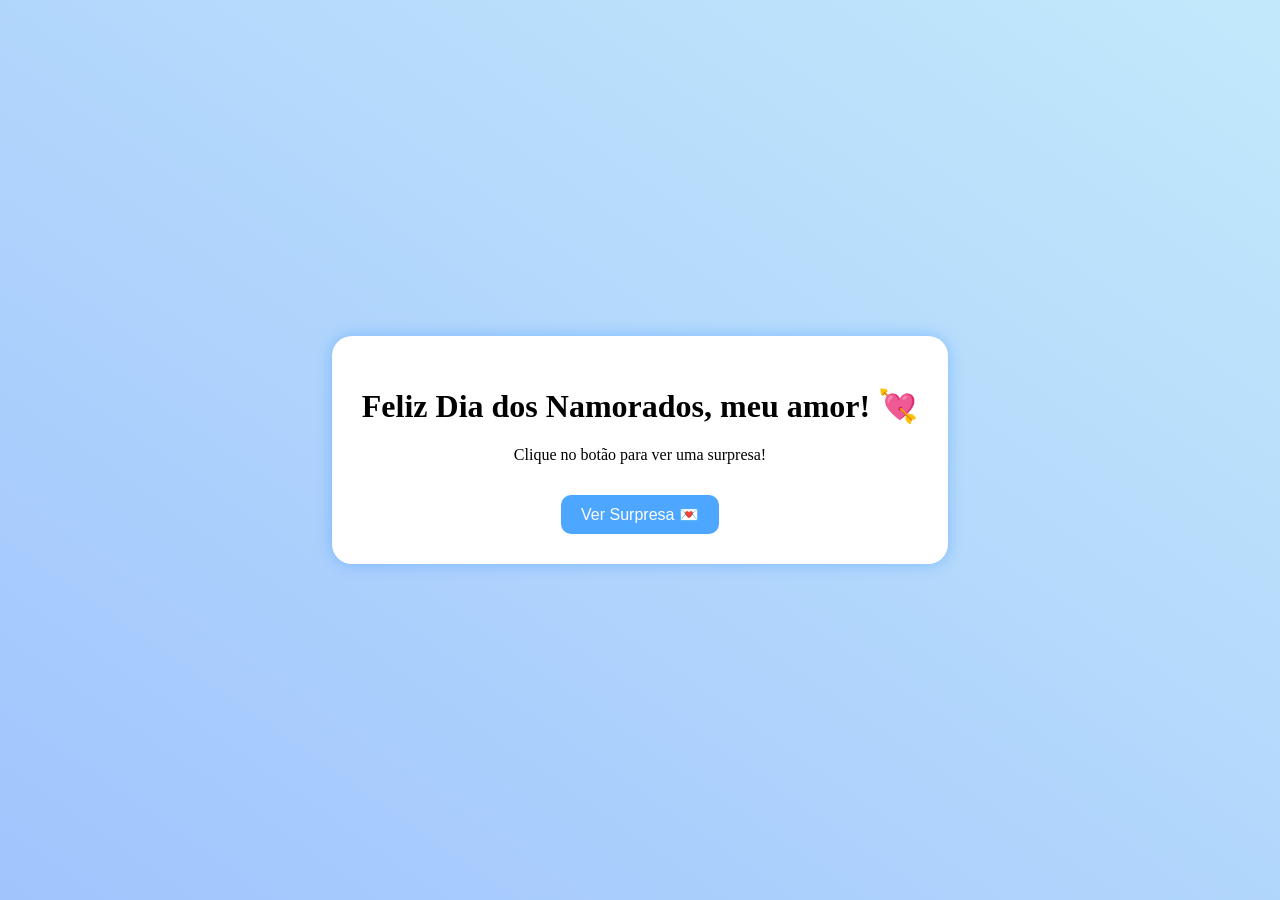
==== index.html @ 1339af92 "first commit" ====
<!DOCTYPE html>
<html lang="pt-BR">
<head>
  <meta charset="UTF-8" />
  <meta name="viewport" content="width=device-width, initial-scale=1.0" />
  <title>Feliz Dia dos Namorados 💖</title>
  <link rel="stylesheet" href="style.css" />
</head>
<body>
  <div class="container" id="modal">
    <h1>Feliz Dia dos Namorados, meu amor! 💘</h1>
    <p class="mensagem" id="mensagem">Clique no botão para ver uma surpresa!</p>
    <button onclick="mostrarMensagem()">Ver Surpresa 💌</button>
  </div>

  <div class="conteudo-escondido" id="conteudo" style="display: none;">
    <div class="galeria">
      <img src="balao.jpeg" alt="Nós 1" />
      <img src="beijo.jpeg" alt="Nós 2" />
      <img src="palhacada.jpeg" alt="Nós 10" />
      <img src="praia.jpeg" alt="Nós 3" />
      <img src="engracada.jpeg" alt="Nós 5" />
      <img src="miranteguaruja.jpeg" alt="Nós 6" />
      <img src="preferida.jpeg" alt="Nós 9" />
      <img src="praiarevelion.jpeg" alt="Nós 11" />
    </div>
    <p class="texto-final">
      Cada momento contigo é mágico. Obrigado por existir na minha vida!💞
      <br>
      EU TE AMO PARA SEMPRE MINHA PRINCESA ❤️❤️❤️
    </p>

  </div>

  <div class="hearts" id="hearts"></div>

  <script src="script.js"></script>

  <audio id="musicaFundo" autoplay loop>
  <source src="maria.mp3" type="audio/mpeg" />
  Seu navegador não suporta áudio HTML5.
</audio>
<button id="botaoMusica" onclick="toggleMusica()" style="display: none;">
  🔊 Pausar Música
</button>
<div class="modal" id="modalImagem">
  <div class="modal-conteudo">
    <button class="modal-fechar" onclick="fecharModal()">×</button>
    <img id="imagemModal" src="" alt="Imagem ampliada" />
    <div class="modal-legenda" id="textoModal"></div>
  </div>
</div>


</body>
</html>
---- style.css ----
body {
  margin: 0;
  font-family: 'Comic Sans MS', cursive;
  background: linear-gradient(to top right, #a1c4fd, #c2e9fb); /* tons azulados suaves */
  height: 100vh;
  display: flex;
  justify-content: center;
  align-items: center;
  flex-direction: column;
  overflow-x: hidden; 
  overflow-y: auto;
}

.container {
  text-align: center;
  background: white;
  padding: 30px;
  border-radius: 20px;
  box-shadow: 0 0 15px rgba(0, 123, 255, 0.3); /* azul claro */
}

button {
  background: #4da6ff; /* azul suave */
  color: white;
  border: none;
  padding: 10px 20px;
  margin-top: 15px;
  font-size: 16px;
  border-radius: 10px;
  cursor: pointer;
  transition: background 0.3s;
}

button:hover {
  background: #1c86ee; /* azul mais forte */
}

.hearts {
  position: fixed;
  width: 100%;
  height: 100%;
  pointer-events: none;
  overflow: hidden;
  top: 0;
  left: 0;
}

.heart {
  position: absolute;
  width: 20px;
  height: 20px;
  background: red; /* azul céu */
  transform: rotate(45deg);
  animation: float 5s linear forwards;
}

.heart::before,
.heart::after {
  content: "";
  position: absolute;
  width: 20px;
  height: 20px;
  background: red;
  border-radius: 50%;
}

.heart::before {
  top: -10px;
  left: 0;
}

.heart::after {
  left: -10px;
  top: 0;
}

@keyframes float {
  0% {
    transform: translateY(0) rotate(45deg);
    opacity: 1;
  }
  100% {
    transform: translateY(-100vh) rotate(45deg);
    opacity: 0;
  }
}

.conteudo-escondido {
  text-align: center;
  padding: 20px;
  color: #fff;
}

.galeria {
  display: grid;
  grid-template-columns: repeat(auto-fill, minmax(160px, 1fr));
  gap: 15px;
  justify-items: center;
}

@media (max-width: 380px) {
  .galeria {
    grid-template-columns: repeat(2, 1fr);
  }
}

.galeria img {
  width: 100%;
  max-width: 180px;
  height: 240px;
  object-fit: cover;
  border-radius: 15px;
  box-shadow: 0 0 10px rgba(173, 216, 230, 0.6); /* azul claro */
  transition: transform 0.3s ease;
}

.galeria img:hover {
  transform: scale(1.05);
}

.texto-final {
  font-size: 20px;
  background-color: #5dade2; /* azul alegre */
  padding: 15px;
  border-radius: 10px;
  display: inline-block;
  color: white;
}

#botaoMusica {
  position: fixed;
  bottom: 20px;
  right: 20px;
  z-index: 9999;
  background-color: rgba(0, 123, 255, 0.9);
  border: none;
  border-radius: 20px;
  padding: 10px 15px;
  font-size: 16px;
  cursor: pointer;
  transition: background-color 0.3s ease;
  color: white;
}

#botaoMusica:hover {
  background-color: rgba(0, 100, 255, 0.9);
}

@media (max-width: 428px) {
  #botaoMusica {
    bottom: 12px;
    right: 12px;
    padding: 8px 12px;
    font-size: 14px;
  }
}

/* Modal */
.modal {
  display: none;
  position: fixed;
  z-index: 10000;
  left: 0;
  top: 0;
  width: 100vw;
  height: 100vh;
  background-color: rgba(0, 0, 30, 0.6); /* tom azulado escuro */
  justify-content: center;
  align-items: center;
}

.modal-conteudo {
  background-color: #e0f7fa; /* azul bebê */
  border-radius: 15px;
  padding: 20px;
  text-align: center;
  position: relative;
  box-shadow: 0 10px 30px rgba(0, 0, 0, 0.25);
  max-width: 90vw;
  max-height: 90vh;
  overflow: hidden;
  animation: surgir 0.3s ease-out;
}

@keyframes surgir {
  from {
    transform: scale(0.8);
    opacity: 0;
  }
  to {
    transform: scale(1);
    opacity: 1;
  }
}

.modal-conteudo img {
  max-width: 100%;
  max-height: 60vh;
  border-radius: 10px;
  object-fit: contain;
  margin-bottom: 15px;
}

.modal-legenda {
  font-size: 18px;
  color: #003366;
  font-style: italic;
}


.modal-fechar {
  position: absolute;
  top: -15px;        
  right: -15px; 
  font-size: 25px;
  background: none;
  border: none;
  color: #003366;
  cursor: pointer;
  font-weight: bold;
}

body.modal-aberto {
  overflow: hidden;
}
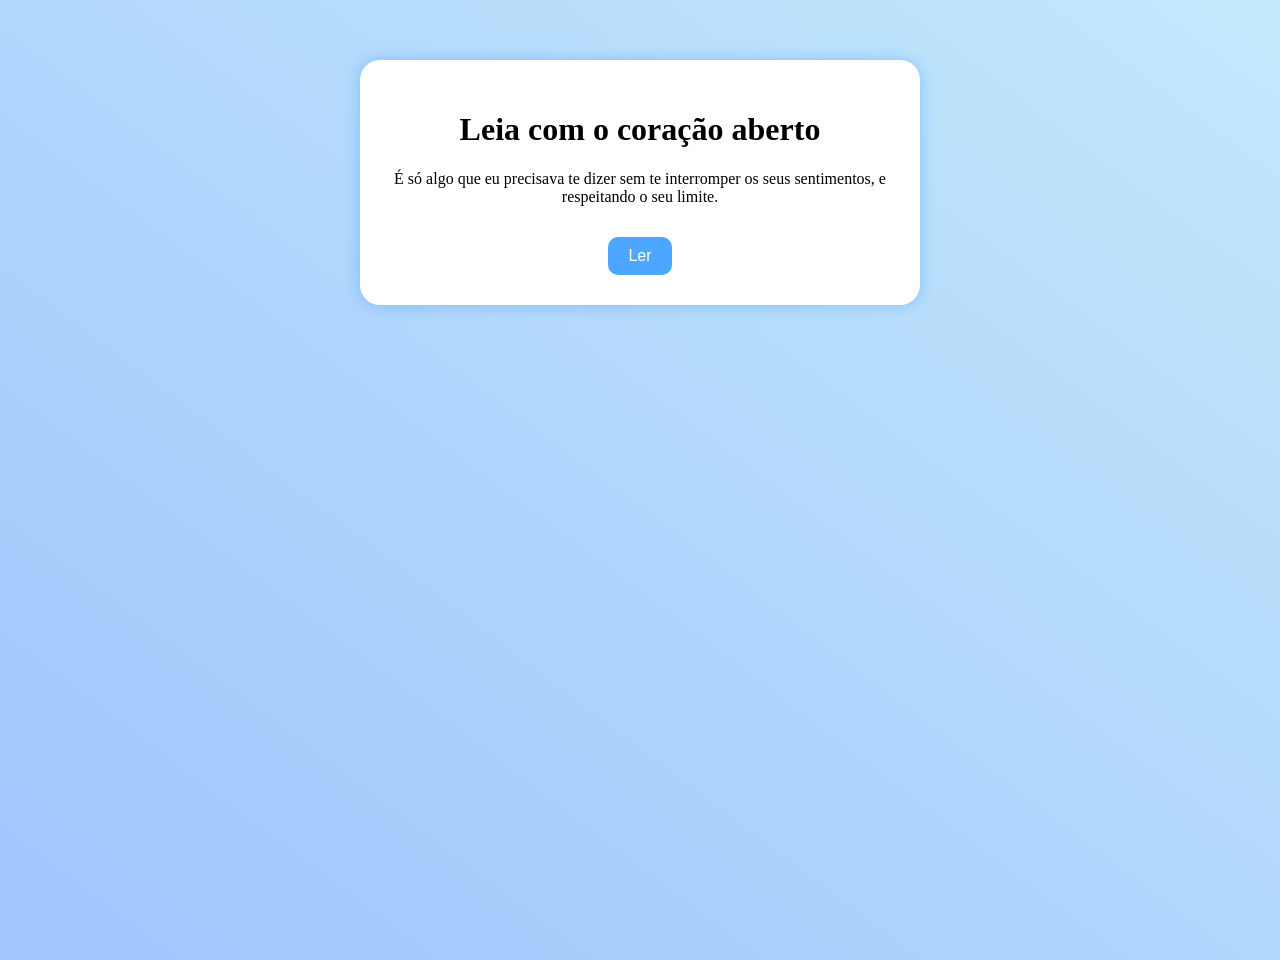
==== commit 8b0142ae: "commit novo" ====
--- a/index.html
+++ b/index.html
@@ -3,17 +3,104 @@
 <head>
   <meta charset="UTF-8" />
   <meta name="viewport" content="width=device-width, initial-scale=1.0" />
-  <title>Feliz Dia dos Namorados 💖</title>
+  <title>Por favor, leia com atenção</title>
   <link rel="stylesheet" href="style.css" />
+  <link href="https://fonts.googleapis.com/css2?family=Comic+Neue&display=swap" rel="stylesheet">
+
 </head>
 <body>
   <div class="container" id="modal">
-    <h1>Feliz Dia dos Namorados, meu amor! 💘</h1>
-    <p class="mensagem" id="mensagem">Clique no botão para ver uma surpresa!</p>
-    <button onclick="mostrarMensagem()">Ver Surpresa 💌</button>
+    <h1>Leia com o coração aberto</h1>
+    <p class="mensagem" id="mensagem">É só algo que eu precisava te dizer sem te interromper os seus sentimentos, e respeitando o seu limite.</p>
+    <button onclick="mostrarMensagem()">Ler</button>
   </div>
 
   <div class="conteudo-escondido" id="conteudo" style="display: none;">
+  <div class="layout-lado-a-lado">
+
+    <!-- TEXTO -->
+    <div class="texto-lateral">
+      <h2>O que eu preciso te dizer</h2>
+
+      <p>
+        Eu entendo hoje, que as minhas ações foram algo que se repetiu e te machucou ao longo dos anos.
+      </p>
+
+      <p>
+        Independente da minha intenção, o impacto existiu. E eu não cuidei disso como deveria. Não fui sincero com a pessoa que mais deveria ser.
+        Deixei a desejar em vários pontos, te fiz sentir magoada, insegura, fiz você duvidar de você mesma...
+
+      </p>
+
+      <p>
+        Eu nunca priorizei os seus sentimentos, e nunca te acolhi da forma que você merecia.
+        Não te protegi, nao te passei segurança e sempre jogava a culpa de tudo em você.
+        Quando na verdade, o errado sempre fui eu.
+      </p>
+
+      <p>
+        Eu te peço <strong>PERDÃO</strong>  um bilhão de vezes, por fazer você se sentir dessa maneira, 
+        de ter sido essa pessoa pra você.
+      </p>
+
+      <p>
+        Mas nós sabemos que desculpas, perdões, arrependimentos, não adiantam de nada se ficarem só em 
+        promessas. 
+        As palavras são faladas, mas as ações tem que ser cumpridas.
+      </p>
+
+      <br>
+      <br>
+
+      <p>
+        <strong>Isso é justamente o que eu vou fazer se voce me permitir.</strong>
+        Sinceramente, estou muito triste de ver a pessoa que fui pra você, e estou muito arrependido
+        de ver as atitudes que eu tomava quando você queria ser acolhida, e eu te afastava.
+      </p>
+
+      <p>
+        Não passou muito tempo, e eu entendo você não confiar e acreditar nem um pouco em mim.
+        Mas vou te dizer que toda a minha mente mudou, todas as minhas ações mudaram e vão mudar.
+        Isso me fez ver a vida, ver o nosso relacionamento, ver você de outra forma.
+
+        Você sempre me alertou, sempre falou tudo, para mim ser uma pessoa melhor, mas eu era um moleque,
+        era uma pessoa com o ego alto, manipulador. 
+        Que achava que iria resolver todos os seus problemas sozinho, que não precisava de ninguém falando o que 
+        deveria fazer, porque achava que sabia de tudo do mundo, e achava que tudo que falavam, era pra atacar.
+      </p>
+
+      <p>
+        Escrevo isso porque precisava reconhecer com clareza e te mostrar que eu me arrependo que reconheço que te fiz muito mal 
+        e te mostrar o que deve ser feito.
+      </p>
+
+
+
+          <div class="botao-final">
+  <button onclick="irParaFinal()">Continuar</button>
+</div>
+    </div>
+
+
+
+
+    <!-- GALERIA -->
+    <div class="galeria">
+      <img src="balao.jpeg" alt="Nós 1" />
+      <img src="beijo.jpeg" alt="Nós 2" />
+      <img src="palhacada.jpeg" alt="Nós 3" />
+      <img src="praia.jpeg" alt="Nós 4" />
+      <img src="engracada.jpeg" alt="Nós 5" />
+      <img src="ubatuba.jpeg" alt="Nós 6" />
+      <img src="recente.jpeg" alt="Nós 7" />
+      <img src="momentos.jpeg" alt="Nós 8" />
+    </div>
+
+  </div>
+</div>
+
+
+  <!-- <div class="conteudo-escondido" id="conteudo" style="display: none;">
     <div class="galeria">
       <img src="balao.jpeg" alt="Nós 1" />
       <img src="beijo.jpeg" alt="Nós 2" />
@@ -30,19 +117,19 @@
       EU TE AMO PARA SEMPRE MINHA PRINCESA ❤️❤️❤️
     </p>
 
-  </div>
+  </div> -->
 
   <div class="hearts" id="hearts"></div>
 
   <script src="script.js"></script>
 
-  <audio id="musicaFundo" autoplay loop>
+  <!-- <audio id="musicaFundo" autoplay loop>
   <source src="maria.mp3" type="audio/mpeg" />
   Seu navegador não suporta áudio HTML5.
 </audio>
 <button id="botaoMusica" onclick="toggleMusica()" style="display: none;">
   🔊 Pausar Música
-</button>
+</button> -->
 <div class="modal" id="modalImagem">
   <div class="modal-conteudo">
     <button class="modal-fechar" onclick="fecharModal()">×</button>
@@ -51,6 +138,11 @@
   </div>
 </div>
 
+<script>
+  function irParaFinal() {
+    window.location.href = "final.html";
+  }
+</script>
 
 </body>
 </html>
--- a/style.css
+++ b/style.css
@@ -1,23 +1,23 @@
 body {
   margin: 0;
-  font-family: 'Comic Sans MS', cursive;
-  background: linear-gradient(to top right, #a1c4fd, #c2e9fb); /* tons azulados suaves */
-  height: 100vh;
-  display: flex;
-  justify-content: center;
-  align-items: center;
-  flex-direction: column;
-  overflow-x: hidden; 
-  overflow-y: auto;
-}
+  font-family: 'Comic Sans MS';
+  background: linear-gradient(to top right, #a1c4fd, #c2e9fb);
+  min-height: 100vh;
+  overflow-x: hidden;
+}
+
 
 .container {
   text-align: center;
   background: white;
   padding: 30px;
   border-radius: 20px;
-  box-shadow: 0 0 15px rgba(0, 123, 255, 0.3); /* azul claro */
-}
+  box-shadow: 0 0 15px rgba(0, 123, 255, 0.3);
+  max-width: 500px;
+  margin: 60px auto;
+}
+
+
 
 button {
   background: #4da6ff; /* azul suave */
@@ -92,15 +92,18 @@
 }
 
 .galeria {
+  flex: 1;
   display: grid;
-  grid-template-columns: repeat(auto-fill, minmax(160px, 1fr));
+  grid-template-columns: repeat(2, 1fr);
   gap: 15px;
-  justify-items: center;
-}
-
-@media (max-width: 380px) {
+}
+
+
+@media (max-width: 643px) {
   .galeria {
     grid-template-columns: repeat(2, 1fr);
+    padding: 10px;
+    margin-top: 700px;
   }
 }
 
@@ -113,6 +116,7 @@
   box-shadow: 0 0 10px rgba(173, 216, 230, 0.6); /* azul claro */
   transition: transform 0.3s ease;
 }
+
 
 .galeria img:hover {
   transform: scale(1.05);
@@ -205,6 +209,7 @@
   font-size: 18px;
   color: #003366;
   font-style: italic;
+  white-space: pre-line;
 }
 
 
@@ -225,11 +230,275 @@
 }
 
 
-
-
-
-
-
-
-
-
+.layout-lado-a-lado {
+  display: flex;
+  gap: 40px;
+  max-width: 1100px;
+  margin: 0 auto;
+  padding: 40px 20px;
+  align-items: flex-start;
+}
+
+@media (max-width: 768px) {
+  .layout-lado-a-lado {
+    flex-direction: column;
+  }
+}
+
+
+.texto-lateral {
+  flex: 1;
+  font-family: 'Comic Sans MS';
+  color: #333;
+}
+
+.texto-lateral h2 {
+  font-size: 26px;
+  margin-bottom: 20px;
+}
+
+.texto-lateral p {
+  font-size: 16px;
+  line-height: 1.7;
+  margin-bottom: 16px;
+}
+
+.texto-final {
+  margin-top: 30px;
+  font-weight: 600;
+}
+
+.galeria {
+  flex: 1;
+  display: grid;
+  grid-template-columns: repeat(2, 1fr);
+  gap: 12px;
+}
+
+.galeria img {
+  width: 100%;
+  border-radius: 8px;
+  cursor: pointer;
+  filter: grayscale(100%);
+  transition: transform 0.3s ease, filter 0.3s ease;
+}
+
+.galeria img:hover {
+  transform: scale(1.03);
+  filter: grayscale(0%);
+}
+
+.botao-final{
+  width: 100%;
+}
+
+
+
+.botoes-decisao {
+  margin-top: 30px;
+  display: flex;
+  gap: 20px;
+  justify-content: center;
+}
+
+.botoes-decisao a {
+  text-decoration: none;
+  padding: 12px 28px;
+  border-radius: 25px;
+  font-size: 18px;
+  font-weight: bold;
+  transition: all 0.3s ease;
+}
+
+.btn-sim {
+  background: green;
+  color: white;
+  border: 2px solid black;
+
+}
+
+.btn-sim:hover {
+  background: #43e03b;
+  transform: scale(1.05);
+}
+
+.btn-nao {
+  background: red;
+  color: white;
+  border: 2px solid black;
+}
+
+.btn-nao:hover {
+  background: #ff4f4f;
+  color: white;
+  transform: scale(1.05);
+}
+
+.compromisso-container {
+  max-width: 700px;
+}
+
+.compromissos {
+  display: grid;
+  grid-template-columns: repeat(auto-fit, minmax(240px, 1fr));
+  gap: 20px;
+  margin-top: 40px;
+}
+
+.compromisso {
+  background: #e6f2ff;
+  border-radius: 18px;
+  padding: 20px;
+  text-align: center;
+  max-height: 260px; /* 👈 controla o tamanho */
+  overflow: hidden;
+  box-shadow: 0 8px 20px rgba(0, 123, 255, 0.15);
+  transition: transform 0.3s ease;
+}
+
+.compromisso:hover {
+  transform: translateY(-4px);
+}
+
+
+.compromisso p {
+  margin-top: 10px;
+  line-height: 1.5;
+}
+
+.processo {
+  margin-top: 30px;
+  background: #f0f8ff;
+  padding: 20px;
+  border-radius: 14px;
+}
+
+.processo h2 {
+  margin-bottom: 15px;
+  color: #003366;
+}
+
+.processo ul {
+  list-style: none;
+  padding: 0;
+}
+
+.processo li {
+  padding: 8px 0;
+  font-size: 15px;
+  color: #004080;
+}
+
+.mensagem.final {
+  margin-top: 30px;
+  font-weight: 600;
+}
+
+
+.convite-elegante {
+  margin: 80px auto;
+  max-width: 720px;
+  padding: 50px 40px;
+  background: rgba(255, 255, 255, 0.12);
+  backdrop-filter: blur(12px);
+  border-radius: 28px;
+  text-align: center;
+  color: #0a2540;
+  position: relative;
+}
+
+.linha-fina {
+  display: block;
+  width: 80px;
+  height: 2px;
+  background: linear-gradient(90deg, transparent, #4da6ff, transparent);
+  margin: 20px auto;
+}
+
+.convite-elegante h2 {
+  font-size: 34px;
+  font-weight: 500;
+  letter-spacing: 1px;
+  margin-bottom: 20px;
+}
+
+.intro {
+  font-size: 18px;
+  line-height: 1.7;
+  margin-bottom: 40px;
+}
+
+.info-evento {
+  display: flex;
+  flex-direction: column;
+  gap: 18px;
+  margin-bottom: 35px;
+}
+
+.info-evento div {
+  display: flex;
+  align-items: center;
+  justify-content: center;
+  gap: 14px;
+  font-size: 16px;
+}
+
+.info-evento span {
+  font-size: 20px;
+}
+
+.traje-elegante {
+  margin: 40px 0;
+  text-align: center;
+}
+
+.traje-titulo {
+  font-weight: 600;
+  margin-bottom: 22px;
+  font-size: 16px;
+}
+
+.traje-fotos {
+  display: flex;
+  gap: 22px;
+  justify-content: center;
+}
+
+.traje-fotos figure {
+  width: 200px;
+  text-align: center;
+}
+
+.traje-fotos img {
+  width: 100%;
+  height: 280px;
+  object-fit: cover;
+  border-radius: 18px;
+  box-shadow: 0 12px 25px rgba(0, 123, 255, 0.18);
+  transition: transform 0.4s ease;
+}
+
+.traje-fotos img:hover {
+  transform: scale(1.04);
+}
+
+.traje-fotos figcaption {
+  margin-top: 10px;
+  font-size: 14px;
+  opacity: 0.85;
+}
+
+.traje-nota {
+  margin-top: 22px;
+  font-size: 14px;
+  font-style: italic;
+  opacity: 0.75;
+}
+
+
+.final-convite {
+  margin-top: 35px;
+  font-size: 15px;
+  font-style: italic;
+  opacity: 0.85;
+}
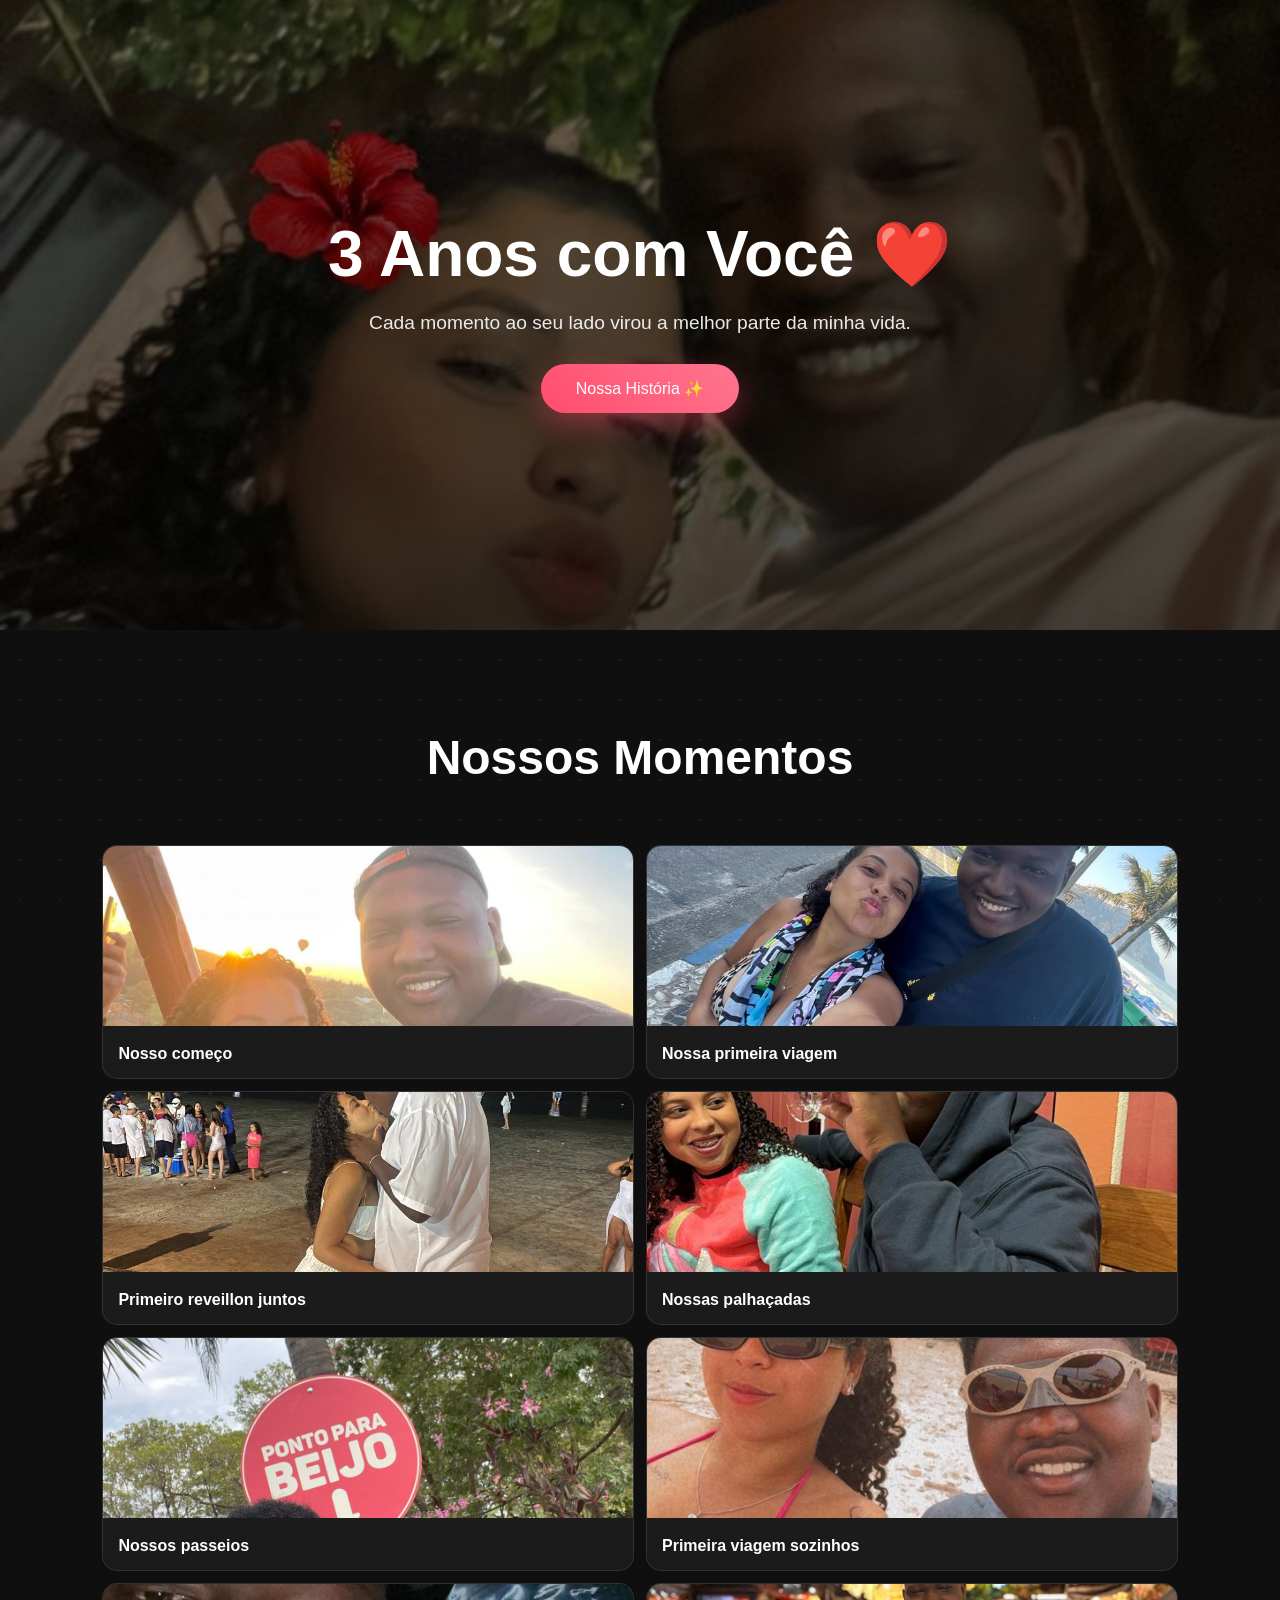
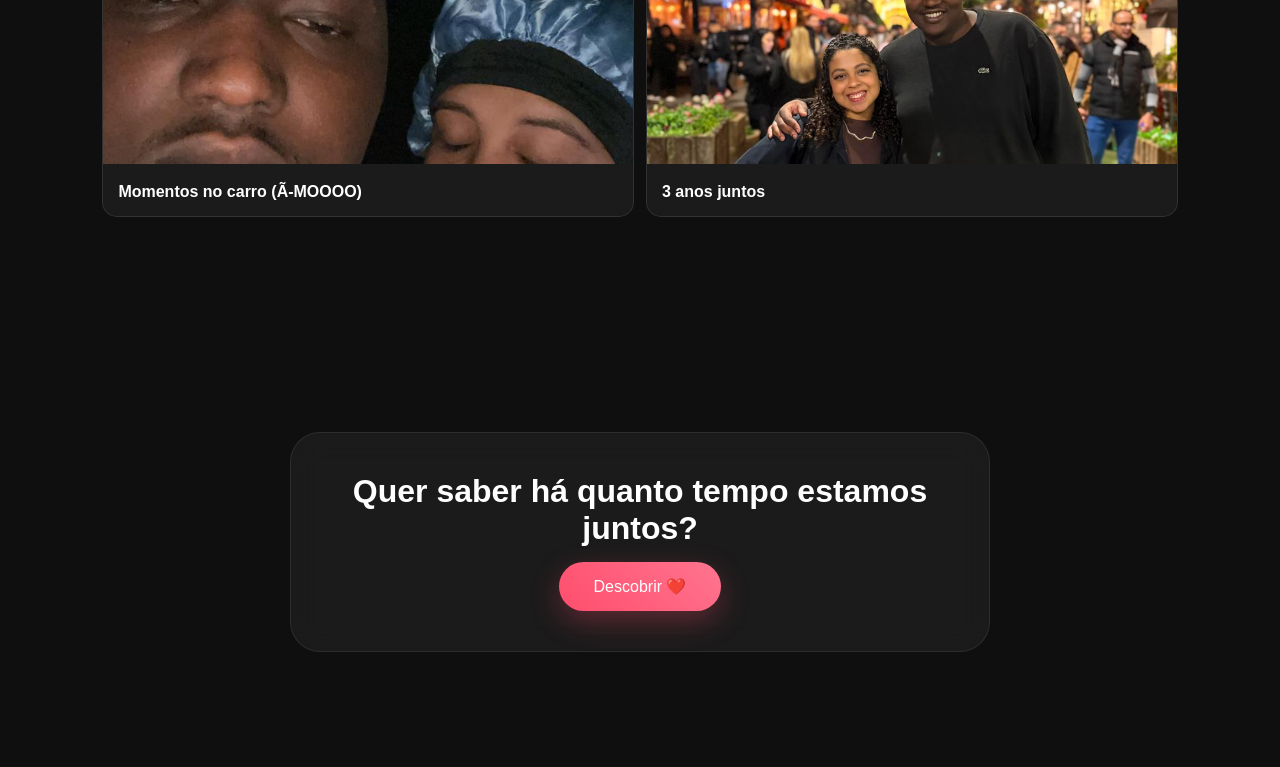
==== commit 8b45681c: "2026" ====
--- a/index.html
+++ b/index.html
@@ -2,147 +2,124 @@
 <html lang="pt-BR">
 <head>
   <meta charset="UTF-8" />
-  <meta name="viewport" content="width=device-width, initial-scale=1.0" />
-  <title>Por favor, leia com atenção</title>
-  <link rel="stylesheet" href="style.css" />
-  <link href="https://fonts.googleapis.com/css2?family=Comic+Neue&display=swap" rel="stylesheet">
+  <meta name="viewport" content="width=device-width, initial-scale=1.0"/>
+  <title>3 Anos com Você ❤️</title>
 
+  <link rel="stylesheet" href="style.css"/>
+
+  <link rel="preconnect" href="https://fonts.googleapis.com">
+  <link href="preferida.jpeg" rel="stylesheet">
 </head>
 <body>
-  <div class="container" id="modal">
-    <h1>Leia com o coração aberto</h1>
-    <p class="mensagem" id="mensagem">É só algo que eu precisava te dizer sem te interromper os seus sentimentos, e respeitando o seu limite.</p>
-    <button onclick="mostrarMensagem()">Ler</button>
-  </div>
 
-  <div class="conteudo-escondido" id="conteudo" style="display: none;">
-  <div class="layout-lado-a-lado">
+  <div class="particles"></div>
 
-    <!-- TEXTO -->
-    <div class="texto-lateral">
-      <h2>O que eu preciso te dizer</h2>
+  <section class="hero">
+    <div class="overlay"></div>
+
+    <div class="hero-content">
+      <h1>3 Anos com Você ❤️</h1>
 
       <p>
-        Eu entendo hoje, que as minhas ações foram algo que se repetiu e te machucou ao longo dos anos.
+        Cada momento ao seu lado virou a melhor parte da minha vida.
       </p>
 
-      <p>
-        Independente da minha intenção, o impacto existiu. E eu não cuidei disso como deveria. Não fui sincero com a pessoa que mais deveria ser.
-        Deixei a desejar em vários pontos, te fiz sentir magoada, insegura, fiz você duvidar de você mesma...
+      <button id="btnSurpresa">
+        Nossa História ✨
+      </button>
+    </div>
+  </section>
 
-      </p>
+  <section class="timeline" id="timeline">
 
-      <p>
-        Eu nunca priorizei os seus sentimentos, e nunca te acolhi da forma que você merecia.
-        Não te protegi, nao te passei segurança e sempre jogava a culpa de tudo em você.
-        Quando na verdade, o errado sempre fui eu.
-      </p>
+    <h2>Nossos Momentos</h2>
 
-      <p>
-        Eu te peço <strong>PERDÃO</strong>  um bilhão de vezes, por fazer você se sentir dessa maneira, 
-        de ter sido essa pessoa pra você.
-      </p>
+    <div class="cards">
 
-      <p>
-        Mas nós sabemos que desculpas, perdões, arrependimentos, não adiantam de nada se ficarem só em 
-        promessas. 
-        As palavras são faladas, mas as ações tem que ser cumpridas.
-      </p>
+      <div class="card">
+        <img src="balao.jpeg" alt="">
+        <div class="card-content">
+          <h3>Nosso começo</h3>
+        </div>
+      </div>
 
-      <br>
-      <br>
+      <div class="card">
+        <img src="praia.jpeg" alt="">
+        <div class="card-content">
+          <h3>Nossa primeira viagem</h3>
+        </div>
+      </div>
 
-      <p>
-        <strong>Isso é justamente o que eu vou fazer se voce me permitir.</strong>
-        Sinceramente, estou muito triste de ver a pessoa que fui pra você, e estou muito arrependido
-        de ver as atitudes que eu tomava quando você queria ser acolhida, e eu te afastava.
-      </p>
+      <div class="card">
+        <img src="1 ano novo juntos.jpeg" alt="">
+        <div class="card-content">
+          <h3>Primeiro reveillon juntos</h3>
+        </div>
+      </div>
 
-      <p>
-        Não passou muito tempo, e eu entendo você não confiar e acreditar nem um pouco em mim.
-        Mas vou te dizer que toda a minha mente mudou, todas as minhas ações mudaram e vão mudar.
-        Isso me fez ver a vida, ver o nosso relacionamento, ver você de outra forma.
+        <div class="card">
+        <img src="vinho.jpeg" alt="">
+        <div class="card-content">
+          <h3>Nossas palhaçadas</h3>
+        </div>
+      </div>
 
-        Você sempre me alertou, sempre falou tudo, para mim ser uma pessoa melhor, mas eu era um moleque,
-        era uma pessoa com o ego alto, manipulador. 
-        Que achava que iria resolver todos os seus problemas sozinho, que não precisava de ninguém falando o que 
-        deveria fazer, porque achava que sabia de tudo do mundo, e achava que tudo que falavam, era pra atacar.
-      </p>
 
-      <p>
-        Escrevo isso porque precisava reconhecer com clareza e te mostrar que eu me arrependo que reconheço que te fiz muito mal 
-        e te mostrar o que deve ser feito.
-      </p>
+        <div class="card">
+        <img src="beijo.jpeg" alt="">
+        <div class="card-content">
+          <h3>Nossos passeios</h3>
+        </div>
+      </div>
+
+
+        <div class="card">
+        <img src="ubatuba.jpeg" alt="">
+        <div class="card-content">
+          <h3>Primeira viagem sozinhos</h3>
+        </div>
+      </div>
+
+
+        <div class="card">
+        <img src="fotos aleatoria.jpeg" alt="">
+        <div class="card-content">
+          <h3>Momentos no carro (Ã-MOOOO)</h3>
+        </div>
+      </div>
+
+
+        <div class="card">
+        <img src="campos.jpeg" alt="">
+        <div class="card-content">
+          <h3>3 anos juntos</h3>
+        </div>
+      </div>
+
+    </div>
+  </section>
 
 
 
-          <div class="botao-final">
-  <button onclick="irParaFinal()">Continuar</button>
-</div>
-    </div>
+  <section class="next-page-section">
+
+  <div class="next-box">
+
+    <h2>
+      Quer saber há quanto tempo estamos juntos? 
+    </h2>
+
+    <a href="tempo.html" class="btn-tempo">
+      Descobrir ❤️
+    </a>
+
+  </div>
+
+</section>
 
 
 
-
-    <!-- GALERIA -->
-    <div class="galeria">
-      <img src="balao.jpeg" alt="Nós 1" />
-      <img src="beijo.jpeg" alt="Nós 2" />
-      <img src="palhacada.jpeg" alt="Nós 3" />
-      <img src="praia.jpeg" alt="Nós 4" />
-      <img src="engracada.jpeg" alt="Nós 5" />
-      <img src="ubatuba.jpeg" alt="Nós 6" />
-      <img src="recente.jpeg" alt="Nós 7" />
-      <img src="momentos.jpeg" alt="Nós 8" />
-    </div>
-
-  </div>
-</div>
-
-
-  <!-- <div class="conteudo-escondido" id="conteudo" style="display: none;">
-    <div class="galeria">
-      <img src="balao.jpeg" alt="Nós 1" />
-      <img src="beijo.jpeg" alt="Nós 2" />
-      <img src="palhacada.jpeg" alt="Nós 10" />
-      <img src="praia.jpeg" alt="Nós 3" />
-      <img src="engracada.jpeg" alt="Nós 5" />
-      <img src="miranteguaruja.jpeg" alt="Nós 6" />
-      <img src="preferida.jpeg" alt="Nós 9" />
-      <img src="praiarevelion.jpeg" alt="Nós 11" />
-    </div>
-    <p class="texto-final">
-      Cada momento contigo é mágico. Obrigado por existir na minha vida!💞
-      <br>
-      EU TE AMO PARA SEMPRE MINHA PRINCESA ❤️❤️❤️
-    </p>
-
-  </div> -->
-
-  <div class="hearts" id="hearts"></div>
-
+ 
   <script src="script.js"></script>
-
-  <!-- <audio id="musicaFundo" autoplay loop>
-  <source src="maria.mp3" type="audio/mpeg" />
-  Seu navegador não suporta áudio HTML5.
-</audio>
-<button id="botaoMusica" onclick="toggleMusica()" style="display: none;">
-  🔊 Pausar Música
-</button> -->
-<div class="modal" id="modalImagem">
-  <div class="modal-conteudo">
-    <button class="modal-fechar" onclick="fecharModal()">×</button>
-    <img id="imagemModal" src="" alt="Imagem ampliada" />
-    <div class="modal-legenda" id="textoModal"></div>
-  </div>
-</div>
-
-<script>
-  function irParaFinal() {
-    window.location.href = "final.html";
-  }
-</script>
-
 </body>
-</html>
+</html>
--- a/style.css
+++ b/style.css
@@ -1,504 +1,400 @@
-body {
-  margin: 0;
-  font-family: 'Comic Sans MS';
-  background: linear-gradient(to top right, #a1c4fd, #c2e9fb);
-  min-height: 100vh;
-  overflow-x: hidden;
-}
-
-
-.container {
-  text-align: center;
-  background: white;
-  padding: 30px;
-  border-radius: 20px;
-  box-shadow: 0 0 15px rgba(0, 123, 255, 0.3);
-  max-width: 500px;
-  margin: 60px auto;
-}
-
-
-
-button {
-  background: #4da6ff; /* azul suave */
-  color: white;
-  border: none;
-  padding: 10px 20px;
-  margin-top: 15px;
-  font-size: 16px;
-  border-radius: 10px;
-  cursor: pointer;
-  transition: background 0.3s;
-}
-
-button:hover {
-  background: #1c86ee; /* azul mais forte */
-}
-
-.hearts {
-  position: fixed;
-  width: 100%;
-  height: 100%;
-  pointer-events: none;
-  overflow: hidden;
-  top: 0;
-  left: 0;
-}
-
-.heart {
-  position: absolute;
-  width: 20px;
-  height: 20px;
-  background: red; /* azul céu */
-  transform: rotate(45deg);
-  animation: float 5s linear forwards;
-}
-
-.heart::before,
-.heart::after {
-  content: "";
-  position: absolute;
-  width: 20px;
-  height: 20px;
-  background: red;
-  border-radius: 50%;
-}
-
-.heart::before {
-  top: -10px;
-  left: 0;
-}
-
-.heart::after {
-  left: -10px;
-  top: 0;
-}
-
-@keyframes float {
-  0% {
-    transform: translateY(0) rotate(45deg);
-    opacity: 1;
-  }
-  100% {
-    transform: translateY(-100vh) rotate(45deg);
-    opacity: 0;
-  }
-}
-
-.conteudo-escondido {
-  text-align: center;
-  padding: 20px;
-  color: #fff;
-}
-
-.galeria {
-  flex: 1;
-  display: grid;
-  grid-template-columns: repeat(2, 1fr);
-  gap: 15px;
-}
-
-
-@media (max-width: 643px) {
-  .galeria {
-    grid-template-columns: repeat(2, 1fr);
-    padding: 10px;
-    margin-top: 700px;
-  }
-}
-
-.galeria img {
-  width: 100%;
-  max-width: 180px;
-  height: 240px;
-  object-fit: cover;
-  border-radius: 15px;
-  box-shadow: 0 0 10px rgba(173, 216, 230, 0.6); /* azul claro */
-  transition: transform 0.3s ease;
-}
-
-
-.galeria img:hover {
-  transform: scale(1.05);
-}
-
-.texto-final {
-  font-size: 20px;
-  background-color: #5dade2; /* azul alegre */
-  padding: 15px;
-  border-radius: 10px;
-  display: inline-block;
-  color: white;
-}
-
-#botaoMusica {
-  position: fixed;
-  bottom: 20px;
-  right: 20px;
-  z-index: 9999;
-  background-color: rgba(0, 123, 255, 0.9);
-  border: none;
-  border-radius: 20px;
-  padding: 10px 15px;
-  font-size: 16px;
-  cursor: pointer;
-  transition: background-color 0.3s ease;
-  color: white;
-}
-
-#botaoMusica:hover {
-  background-color: rgba(0, 100, 255, 0.9);
-}
-
-@media (max-width: 428px) {
-  #botaoMusica {
-    bottom: 12px;
-    right: 12px;
-    padding: 8px 12px;
-    font-size: 14px;
-  }
-}
-
-/* Modal */
-.modal {
-  display: none;
-  position: fixed;
-  z-index: 10000;
-  left: 0;
-  top: 0;
-  width: 100vw;
-  height: 100vh;
-  background-color: rgba(0, 0, 30, 0.6); /* tom azulado escuro */
-  justify-content: center;
-  align-items: center;
-}
-
-.modal-conteudo {
-  background-color: #e0f7fa; /* azul bebê */
-  border-radius: 15px;
-  padding: 20px;
-  text-align: center;
-  position: relative;
-  box-shadow: 0 10px 30px rgba(0, 0, 0, 0.25);
-  max-width: 90vw;
-  max-height: 90vh;
-  overflow: hidden;
-  animation: surgir 0.3s ease-out;
-}
-
-@keyframes surgir {
-  from {
-    transform: scale(0.8);
-    opacity: 0;
-  }
-  to {
-    transform: scale(1);
-    opacity: 1;
-  }
-}
-
-.modal-conteudo img {
-  max-width: 100%;
-  max-height: 60vh;
-  border-radius: 10px;
-  object-fit: contain;
-  margin-bottom: 15px;
-}
-
-.modal-legenda {
-  font-size: 18px;
-  color: #003366;
-  font-style: italic;
-  white-space: pre-line;
-}
-
-
-.modal-fechar {
-  position: absolute;
-  top: -15px;        
-  right: -15px; 
-  font-size: 25px;
-  background: none;
-  border: none;
-  color: #003366;
-  cursor: pointer;
-  font-weight: bold;
-}
-
-body.modal-aberto {
-  overflow: hidden;
-}
-
-
-.layout-lado-a-lado {
-  display: flex;
-  gap: 40px;
-  max-width: 1100px;
-  margin: 0 auto;
-  padding: 40px 20px;
-  align-items: flex-start;
-}
-
-@media (max-width: 768px) {
-  .layout-lado-a-lado {
-    flex-direction: column;
-  }
-}
-
-
-.texto-lateral {
-  flex: 1;
-  font-family: 'Comic Sans MS';
-  color: #333;
-}
-
-.texto-lateral h2 {
-  font-size: 26px;
-  margin-bottom: 20px;
-}
-
-.texto-lateral p {
-  font-size: 16px;
-  line-height: 1.7;
-  margin-bottom: 16px;
-}
-
-.texto-final {
-  margin-top: 30px;
-  font-weight: 600;
-}
-
-.galeria {
-  flex: 1;
-  display: grid;
-  grid-template-columns: repeat(2, 1fr);
-  gap: 12px;
-}
-
-.galeria img {
-  width: 100%;
-  border-radius: 8px;
-  cursor: pointer;
-  filter: grayscale(100%);
-  transition: transform 0.3s ease, filter 0.3s ease;
-}
-
-.galeria img:hover {
-  transform: scale(1.03);
-  filter: grayscale(0%);
-}
-
-.botao-final{
-  width: 100%;
-}
-
-
-
-.botoes-decisao {
-  margin-top: 30px;
-  display: flex;
-  gap: 20px;
-  justify-content: center;
-}
-
-.botoes-decisao a {
-  text-decoration: none;
-  padding: 12px 28px;
-  border-radius: 25px;
-  font-size: 18px;
-  font-weight: bold;
-  transition: all 0.3s ease;
-}
-
-.btn-sim {
-  background: green;
-  color: white;
-  border: 2px solid black;
-
-}
-
-.btn-sim:hover {
-  background: #43e03b;
-  transform: scale(1.05);
-}
-
-.btn-nao {
-  background: red;
-  color: white;
-  border: 2px solid black;
-}
-
-.btn-nao:hover {
-  background: #ff4f4f;
-  color: white;
-  transform: scale(1.05);
-}
-
-.compromisso-container {
-  max-width: 700px;
-}
-
-.compromissos {
-  display: grid;
-  grid-template-columns: repeat(auto-fit, minmax(240px, 1fr));
-  gap: 20px;
-  margin-top: 40px;
-}
-
-.compromisso {
-  background: #e6f2ff;
-  border-radius: 18px;
-  padding: 20px;
-  text-align: center;
-  max-height: 260px; /* 👈 controla o tamanho */
-  overflow: hidden;
-  box-shadow: 0 8px 20px rgba(0, 123, 255, 0.15);
-  transition: transform 0.3s ease;
-}
-
-.compromisso:hover {
-  transform: translateY(-4px);
-}
-
-
-.compromisso p {
-  margin-top: 10px;
-  line-height: 1.5;
-}
-
-.processo {
-  margin-top: 30px;
-  background: #f0f8ff;
-  padding: 20px;
-  border-radius: 14px;
-}
-
-.processo h2 {
-  margin-bottom: 15px;
-  color: #003366;
-}
-
-.processo ul {
-  list-style: none;
-  padding: 0;
-}
-
-.processo li {
-  padding: 8px 0;
-  font-size: 15px;
-  color: #004080;
-}
-
-.mensagem.final {
-  margin-top: 30px;
-  font-weight: 600;
-}
-
-
-.convite-elegante {
-  margin: 80px auto;
-  max-width: 720px;
-  padding: 50px 40px;
-  background: rgba(255, 255, 255, 0.12);
-  backdrop-filter: blur(12px);
-  border-radius: 28px;
-  text-align: center;
-  color: #0a2540;
-  position: relative;
-}
-
-.linha-fina {
-  display: block;
-  width: 80px;
-  height: 2px;
-  background: linear-gradient(90deg, transparent, #4da6ff, transparent);
-  margin: 20px auto;
-}
-
-.convite-elegante h2 {
-  font-size: 34px;
-  font-weight: 500;
-  letter-spacing: 1px;
-  margin-bottom: 20px;
-}
-
-.intro {
-  font-size: 18px;
-  line-height: 1.7;
-  margin-bottom: 40px;
-}
-
-.info-evento {
-  display: flex;
-  flex-direction: column;
-  gap: 18px;
-  margin-bottom: 35px;
-}
-
-.info-evento div {
-  display: flex;
-  align-items: center;
-  justify-content: center;
-  gap: 14px;
-  font-size: 16px;
-}
-
-.info-evento span {
-  font-size: 20px;
-}
-
-.traje-elegante {
-  margin: 40px 0;
-  text-align: center;
-}
-
-.traje-titulo {
-  font-weight: 600;
-  margin-bottom: 22px;
-  font-size: 16px;
-}
-
-.traje-fotos {
-  display: flex;
-  gap: 22px;
-  justify-content: center;
-}
-
-.traje-fotos figure {
-  width: 200px;
-  text-align: center;
-}
-
-.traje-fotos img {
-  width: 100%;
-  height: 280px;
-  object-fit: cover;
-  border-radius: 18px;
-  box-shadow: 0 12px 25px rgba(0, 123, 255, 0.18);
-  transition: transform 0.4s ease;
-}
-
-.traje-fotos img:hover {
-  transform: scale(1.04);
-}
-
-.traje-fotos figcaption {
-  margin-top: 10px;
-  font-size: 14px;
-  opacity: 0.85;
-}
-
-.traje-nota {
-  margin-top: 22px;
-  font-size: 14px;
-  font-style: italic;
-  opacity: 0.75;
-}
-
-
-.final-convite {
-  margin-top: 35px;
-  font-size: 15px;
-  font-style: italic;
-  opacity: 0.85;
-}
+*{
+  margin:0;
+  padding:0;
+  box-sizing:border-box;
+}
+
+body{
+  font-family:'Poppins', sans-serif;
+  background:#0f0f0f;
+  color:white;
+  overflow-x:hidden;
+}
+
+.hero{
+  height:70vh;
+  background:
+  linear-gradient(rgba(0,0,0,.5), rgba(0,0,0,.7)),
+  url('preferida.jpeg');
+  background-size:cover;
+  background-position:center;
+  display:flex;
+  align-items:center;
+  justify-content:center;
+  text-align:center;
+  position:relative;
+}
+
+@media(max-width:768px){
+
+  .hero{
+    height:58vh;
+    padding:20px;
+    background-position:center top;
+  }
+
+  .hero h1{
+    font-size:2.3rem;
+  }
+
+  .hero p{
+    font-size:1rem;
+  }
+
+}
+
+.hero-content{
+  z-index:2;
+  max-width:700px;
+  padding:20px;
+}
+
+.hero h1{
+  font-size:4rem;
+  margin-bottom:20px;
+}
+
+.hero p{
+  font-size:1.2rem;
+  opacity:.9;
+  margin-bottom:30px;
+}
+
+
+
+button{
+  padding:15px 35px;
+  border:none;
+  border-radius:50px;
+  background:linear-gradient(45deg,#ff4d6d,#ff758f);
+  color:white;
+  font-size:1rem;
+  cursor:pointer;
+  transition:.3s;
+  box-shadow:0 10px 30px rgba(255,77,109,.4);
+}
+
+button:hover{
+  transform:translateY(-3px) scale(1.03);
+}
+
+.timeline{
+  padding:100px 8%;
+}
+
+.timeline h2{
+  text-align:center;
+  font-size:3rem;
+  margin-bottom:60px;
+}
+
+.cards{
+  display:grid;
+  grid-template-columns:repeat(2, 1fr);
+  gap:12px;
+}
+
+.card{
+  background:rgba(255,255,255,.05);
+  border:1px solid rgba(255,255,255,.1);
+  border-radius:15px;
+  overflow:hidden;
+  backdrop-filter:blur(10px);
+  transition:.4s;
+}
+
+.card:hover{
+  transform:translateY(-10px);
+  box-shadow:0 20px 40px rgba(0,0,0,.4);
+}
+
+.card img{
+  width:100%;
+  height:180px;
+  object-fit:cover;
+}
+
+.card-content{
+  padding:15px;
+}
+
+.card-content h3{
+  font-size:1rem;
+}
+
+.card-content p{
+  font-size:.8rem;
+  line-height:1.4;
+}
+
+.love-message{
+  min-height:70vh;
+  display:flex;
+  align-items:center;
+  justify-content:center;
+  padding:50px 20px;
+}
+
+.glass{
+  max-width:800px;
+  width:100%;
+  background:rgba(255,255,255,.08);
+  border:1px solid rgba(255,255,255,.1);
+  border-radius:30px;
+  padding:50px;
+  backdrop-filter:blur(15px);
+  text-align:center;
+}
+
+.glass h2{
+  font-size:2.5rem;
+  margin-bottom:30px;
+}
+
+#typingText{
+  font-size:1.2rem;
+  line-height:2;
+  opacity:.9;
+}
+
+.particles{
+  position:fixed;
+  width:100%;
+  height:100%;
+  pointer-events:none;
+  z-index:0;
+  background-image:
+    radial-gradient(#ff4d6d 1px, transparent 1px);
+  background-size:40px 40px;
+  opacity:.15;
+}
+
+@media(max-width:768px){
+
+  .hero h1{
+    font-size:2.5rem;
+  }
+
+  .timeline h2{
+    font-size:2rem;
+  }
+
+  .glass{
+    padding:30px;
+  }
+
+}
+
+/* ----------------------------------------------------------------------------- */
+
+.next-page-section{
+  min-height:50vh;
+  display:flex;
+  align-items:center;
+  justify-content:center;
+  padding:40px 20px;
+}
+
+.next-box{
+  width:100%;
+  max-width:700px;
+  text-align:center;
+  padding:40px 30px;
+
+  background:rgba(255,255,255,.05);
+  border:1px solid rgba(255,255,255,.08);
+
+  border-radius:30px;
+
+  backdrop-filter:blur(15px);
+}
+
+.next-box h2{
+  font-size:2rem;
+  margin-bottom:15px;
+}
+
+.next-box p{
+  opacity:.8;
+  margin-bottom:30px;
+}
+
+.btn-tempo{
+  display:inline-block;
+  padding:15px 35px;
+
+  border-radius:50px;
+
+  text-decoration:none;
+  color:white;
+
+  background:linear-gradient(45deg,#ff4d6d,#ff758f);
+
+  transition:.3s;
+
+  box-shadow:0 10px 30px rgba(255,77,109,.3);
+}
+
+.btn-tempo:hover{
+  transform:translateY(-3px) scale(1.03);
+}
+
+
+.tempo-body{
+  min-height:100vh;
+
+  background:
+  linear-gradient(rgba(0,0,0,.7), rgba(0,0,0,.8)),
+  url('preferida.jpeg');
+
+  background-size:cover;
+  background-position:center;
+
+  display:flex;
+  align-items:center;
+  justify-content:center;
+
+  padding:20px;
+}
+
+.contador-section{
+  width:100%;
+}
+
+.contador-box{
+
+  background:rgba(255,255,255,.08);
+
+  border:1px solid rgba(255,255,255,.1);
+
+  backdrop-filter:blur(20px);
+
+  border-radius:30px;
+
+  padding:40px 20px;
+
+  text-align:center;
+
+}
+
+.contador-box h1{
+  font-size:2rem;
+  margin-bottom:40px;
+}
+
+.contador{
+  display:grid;
+
+  grid-template-columns:repeat(2,1fr);
+
+  gap:15px;
+}
+
+.tempo-card{
+
+  background:rgba(255,255,255,.05);
+
+  padding:25px 15px;
+
+  border-radius:20px;
+}
+
+.tempo-card span{
+  display:block;
+
+  font-size:2rem;
+  font-weight:bold;
+
+  color:#ff758f;
+
+  margin-bottom:10px;
+}
+
+.tempo-card p{
+  opacity:.8;
+}
+
+.frase-final{
+  margin-top:40px;
+  opacity:.8;
+  font-size:1rem;
+}
+
+
+.btn-voltar{
+
+  position:fixed;
+
+  top:20px;
+  left:20px;
+
+  width:50px;
+  height:50px;
+
+  border-radius:50%;
+
+  display:flex;
+  align-items:center;
+  justify-content:center;
+
+  text-decoration:none;
+
+  font-size:2rem;
+
+  color:white;
+
+  background:rgba(255,255,255,.08);
+
+  border:1px solid rgba(255,255,255,.1);
+
+  backdrop-filter:blur(10px);
+
+  z-index:999;
+
+  transition:.3s;
+}
+
+.btn-voltar:hover{
+  transform:scale(1.08);
+
+  background:rgba(255,255,255,.15);
+}
+
+
+.btn-continuar{
+
+  display:inline-flex;
+
+  align-items:center;
+  justify-content:center;
+
+  margin-top:35px;
+
+  padding:16px 38px;
+
+  border-radius:18px;
+
+  text-decoration:none;
+
+  color:white;
+
+  font-weight:600;
+
+  background:
+  linear-gradient(45deg,#ff4d6d,#ff758f);
+
+  box-shadow:
+    0 10px 30px rgba(255,77,109,.35);
+
+  transition:.3s;
+}
+
+.btn-continuar:hover{
+
+  transform:
+    translateY(-3px)
+    scale(1.03);
+
+  box-shadow:
+    0 15px 40px rgba(255,77,109,.45);
+}
